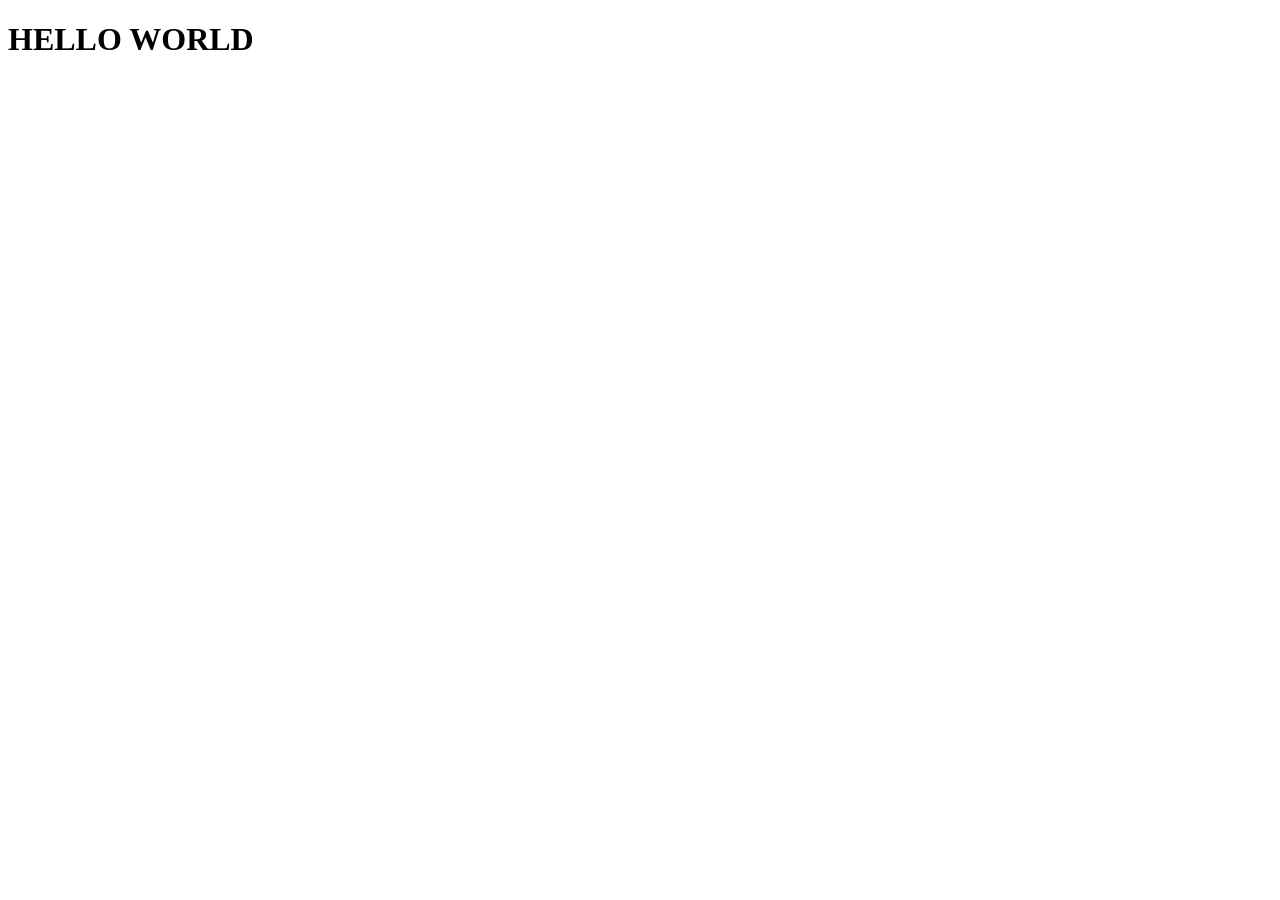
==== index.html @ d4bb7714 "Ajout de index.html" ====
<!DOCTYPE html>
<html lang="fr">
<head>
<meta charset="UTF-8">
<meta name="viewport" content="width=device-width, initial-scale=1.0">
<title>Mon Portfolio</title>
</head>
<body>
<h1>HELLO WORLD</h1>
</body>
</html>
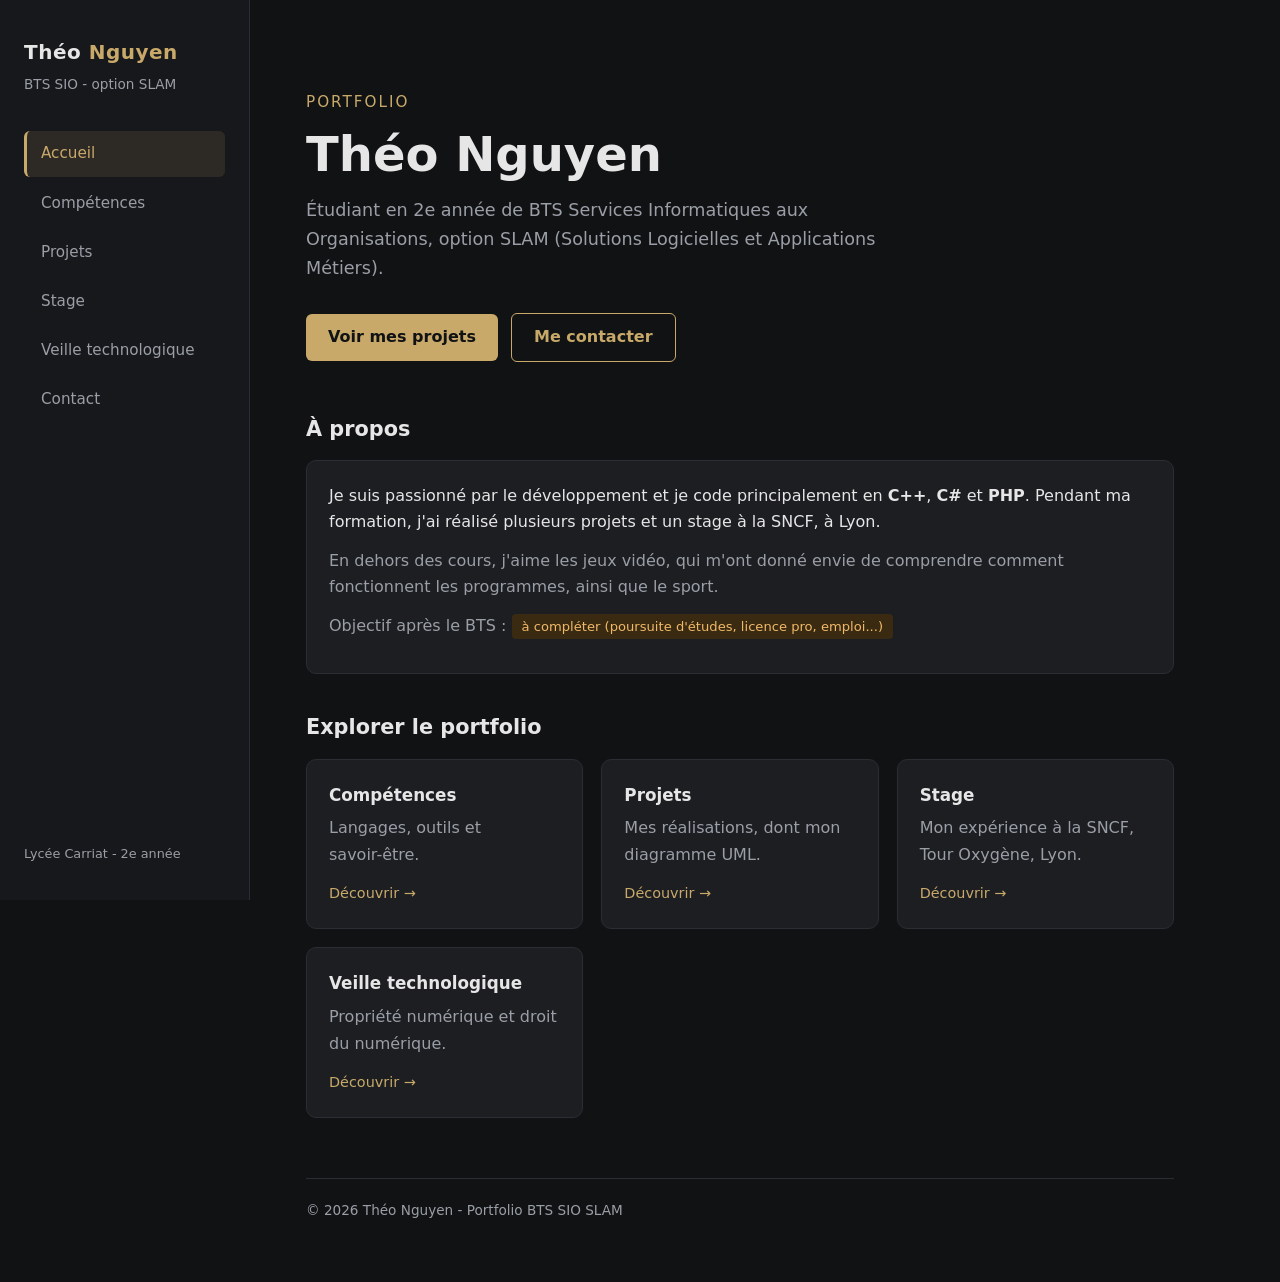
==== commit 0ea79eeb: "Nouveau portfolio en plusieurs pages" ====
--- a/index.html
+++ b/index.html
@@ -1,11 +1,81 @@
 <!DOCTYPE html>
 <html lang="fr">
 <head>
-<meta charset="UTF-8">
-<meta name="viewport" content="width=device-width, initial-scale=1.0">
-<title>Mon Portfolio</title>
+  <meta charset="UTF-8">
+  <meta name="viewport" content="width=device-width, initial-scale=1.0">
+  <title>Théo Nguyen - Portfolio BTS SIO SLAM</title>
+  <link rel="stylesheet" href="style.css">
 </head>
 <body>
-<h1>HELLO WORLD</h1>
+
+  <aside class="sidebar">
+    <div class="brand">Théo <span>Nguyen</span></div>
+    <div class="role">BTS SIO - option SLAM</div>
+    <nav>
+      <a href="index.html" class="active">Accueil</a>
+      <a href="competences.html">Compétences</a>
+      <a href="projets.html">Projets</a>
+      <a href="stage.html">Stage</a>
+      <a href="veille.html">Veille technologique</a>
+      <a href="contact.html">Contact</a>
+    </nav>
+    <div class="side-foot">Lycée Carriat - 2e année</div>
+  </aside>
+
+  <main>
+    <section class="hero">
+      <p class="hello">Portfolio</p>
+      <h1>Théo Nguyen</h1>
+      <p class="lead">
+        Étudiant en 2e année de BTS Services Informatiques aux Organisations,
+        option SLAM (Solutions Logicielles et Applications Métiers).
+      </p>
+      <a class="btn" href="projets.html">Voir mes projets</a>
+      <a class="btn ghost" href="contact.html">Me contacter</a>
+    </section>
+
+    <h2>À propos</h2>
+    <div class="card">
+      <p>
+        Je suis passionné par le développement et je code principalement en
+        <strong>C++</strong>, <strong>C#</strong> et <strong>PHP</strong>.
+        Pendant ma formation, j'ai réalisé plusieurs projets et un stage à la SNCF, à Lyon.
+      </p>
+      <p class="muted">
+        En dehors des cours, j'aime les jeux vidéo, qui m'ont donné envie de comprendre
+        comment fonctionnent les programmes, ainsi que le sport.
+      </p>
+      <p class="muted">
+        Objectif après le BTS : <span class="todo">à compléter (poursuite d'études, licence pro, emploi...)</span>
+      </p>
+    </div>
+
+    <h2>Explorer le portfolio</h2>
+    <div class="grid">
+      <a class="card" href="competences.html">
+        <h3>Compétences</h3>
+        <p class="muted">Langages, outils et savoir-être.</p>
+        <span class="more">Découvrir →</span>
+      </a>
+      <a class="card" href="projets.html">
+        <h3>Projets</h3>
+        <p class="muted">Mes réalisations, dont mon diagramme UML.</p>
+        <span class="more">Découvrir →</span>
+      </a>
+      <a class="card" href="stage.html">
+        <h3>Stage</h3>
+        <p class="muted">Mon expérience à la SNCF, Tour Oxygène, Lyon.</p>
+        <span class="more">Découvrir →</span>
+      </a>
+      <a class="card" href="veille.html">
+        <h3>Veille technologique</h3>
+        <p class="muted">Propriété numérique et droit du numérique.</p>
+        <span class="more">Découvrir →</span>
+      </a>
+    </div>
+
+    <footer>&copy; 2026 Théo Nguyen - Portfolio BTS SIO SLAM</footer>
+  </main>
+
 </body>
-</html>+</html>
--- a/style.css
+++ b/style.css
@@ -0,0 +1,174 @@
+:root {
+  --bg: #111214;
+  --panel: #17181b;
+  --card: #1c1e22;
+  --border: #2a2d33;
+  --text: #e6e6e6;
+  --muted: #9a9ea6;
+  --accent: #c8a96a;
+  --accent-soft: rgba(200, 169, 106, 0.12);
+}
+
+* { box-sizing: border-box; margin: 0; padding: 0; }
+html { scroll-behavior: smooth; }
+
+body {
+  font-family: "Segoe UI", system-ui, Arial, sans-serif;
+  background: var(--bg);
+  color: var(--text);
+  line-height: 1.65;
+  display: flex;
+  min-height: 100vh;
+}
+
+a { color: var(--accent); text-decoration: none; }
+a:hover { text-decoration: underline; }
+
+/* ---------- Menu latéral ---------- */
+.sidebar {
+  width: 250px;
+  flex-shrink: 0;
+  background: var(--panel);
+  border-right: 1px solid var(--border);
+  padding: 36px 24px;
+  position: sticky;
+  top: 0;
+  height: 100vh;
+  display: flex;
+  flex-direction: column;
+}
+.sidebar .brand { font-size: 1.25rem; font-weight: 600; letter-spacing: 0.5px; }
+.sidebar .brand span { color: var(--accent); }
+.sidebar .role { color: var(--muted); font-size: 0.85rem; margin: 4px 0 36px; }
+.sidebar nav a {
+  display: block;
+  padding: 10px 14px;
+  margin-bottom: 4px;
+  color: var(--muted);
+  border-radius: 6px;
+  border-left: 3px solid transparent;
+  font-size: 0.95rem;
+}
+.sidebar nav a:hover { color: var(--text); background: var(--card); text-decoration: none; }
+.sidebar nav a.active {
+  color: var(--accent);
+  background: var(--accent-soft);
+  border-left-color: var(--accent);
+}
+.sidebar .side-foot { margin-top: auto; font-size: 0.8rem; color: var(--muted); }
+
+/* ---------- Contenu ---------- */
+main { flex: 1; padding: 60px 56px; max-width: 980px; }
+
+.page-title { font-size: 2.1rem; font-weight: 600; margin-bottom: 6px; }
+.page-sub { color: var(--muted); margin-bottom: 36px; }
+.line { width: 50px; height: 3px; background: var(--accent); margin: 14px 0 30px; border-radius: 2px; }
+
+h2 { font-size: 1.3rem; margin: 36px 0 14px; font-weight: 600; }
+h3 { font-size: 1.05rem; margin-bottom: 6px; }
+p { margin-bottom: 12px; }
+.muted { color: var(--muted); }
+
+/* Accueil */
+.hero { padding: 30px 0 10px; }
+.hero .hello { color: var(--accent); font-size: 0.95rem; letter-spacing: 2px; text-transform: uppercase; }
+.hero h1 { font-size: 3rem; line-height: 1.15; margin: 8px 0 14px; font-weight: 700; }
+.hero .lead { color: var(--muted); font-size: 1.1rem; max-width: 600px; margin-bottom: 26px; }
+
+.btn {
+  display: inline-block;
+  padding: 10px 22px;
+  border-radius: 6px;
+  background: var(--accent);
+  color: #111214;
+  font-weight: 600;
+  margin: 4px 8px 4px 0;
+}
+.btn:hover { text-decoration: none; filter: brightness(1.1); }
+.btn.ghost { background: transparent; color: var(--accent); border: 1px solid var(--accent); }
+
+/* Cartes */
+.grid { display: grid; grid-template-columns: repeat(auto-fit, minmax(250px, 1fr)); gap: 18px; }
+.card {
+  background: var(--card);
+  border: 1px solid var(--border);
+  border-radius: 10px;
+  padding: 22px;
+}
+a.card { color: var(--text); display: block; transition: border-color 0.2s, transform 0.2s; }
+a.card:hover { border-color: var(--accent); transform: translateY(-3px); text-decoration: none; }
+.card .more { color: var(--accent); font-size: 0.9rem; }
+.card ul { margin-left: 18px; color: var(--muted); }
+.card li { margin-bottom: 4px; }
+
+.tag {
+  display: inline-block;
+  font-size: 0.78rem;
+  padding: 2px 10px;
+  margin: 2px 6px 2px 0;
+  border-radius: 4px;
+  background: var(--accent-soft);
+  color: var(--accent);
+  border: 1px solid rgba(200, 169, 106, 0.3);
+}
+
+/* Projets */
+.project { margin-bottom: 22px; }
+.project img {
+  width: 100%;
+  margin-top: 14px;
+  border-radius: 8px;
+  border: 1px solid var(--border);
+  background: #0c0d0f;
+}
+
+/* Stage : timeline verticale */
+.steps { border-left: 2px solid var(--border); padding-left: 22px; margin-top: 10px; }
+.steps .step { position: relative; margin-bottom: 22px; }
+.steps .step::before {
+  content: "";
+  position: absolute;
+  left: -29px;
+  top: 8px;
+  width: 12px;
+  height: 12px;
+  background: var(--accent);
+  border-radius: 50%;
+}
+
+/* Tableau veille */
+table { width: 100%; border-collapse: collapse; margin-top: 8px; }
+th, td { text-align: left; padding: 12px 14px; border-bottom: 1px solid var(--border); font-size: 0.93rem; }
+th { color: var(--accent); font-weight: 600; }
+td { color: var(--muted); }
+
+/* Aide à remplacer */
+.todo {
+  display: inline-block;
+  background: #3a2a12;
+  color: #f0b968;
+  padding: 2px 10px;
+  border-radius: 4px;
+  font-size: 0.82rem;
+}
+
+footer { margin-top: 60px; padding-top: 20px; border-top: 1px solid var(--border); color: var(--muted); font-size: 0.85rem; }
+
+/* ---------- Mobile ---------- */
+@media (max-width: 800px) {
+  body { flex-direction: column; }
+  .sidebar {
+    width: 100%;
+    height: auto;
+    position: static;
+    padding: 18px 20px;
+    border-right: none;
+    border-bottom: 1px solid var(--border);
+  }
+  .sidebar .role { margin-bottom: 14px; }
+  .sidebar nav { display: flex; flex-wrap: wrap; gap: 4px; }
+  .sidebar nav a { margin: 0; padding: 6px 12px; border-left: none; }
+  .sidebar .side-foot { display: none; }
+  main { padding: 30px 20px; }
+  .hero h1 { font-size: 2.2rem; }
+}
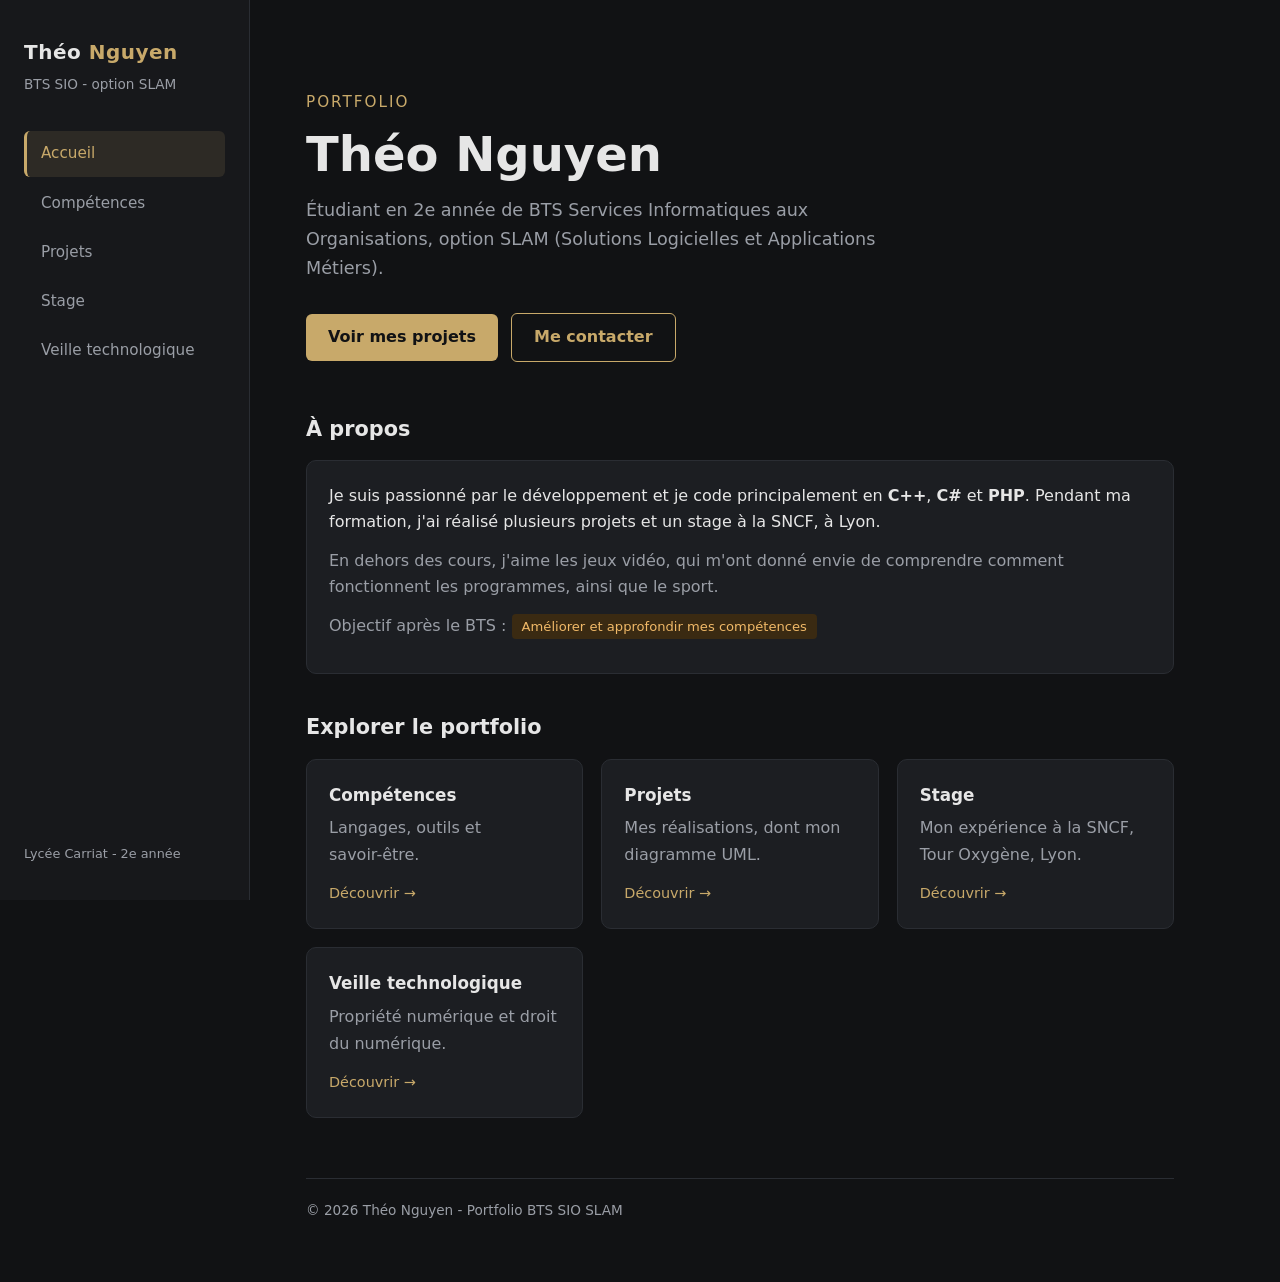
==== commit 492b906b: "Mise a jour de mon portfolio" ====
--- a/index.html
+++ b/index.html
@@ -17,7 +17,7 @@
       <a href="projets.html">Projets</a>
       <a href="stage.html">Stage</a>
       <a href="veille.html">Veille technologique</a>
-      <a href="contact.html">Contact</a>
+      
     </nav>
     <div class="side-foot">Lycée Carriat - 2e année</div>
   </aside>
@@ -46,7 +46,7 @@
         comment fonctionnent les programmes, ainsi que le sport.
       </p>
       <p class="muted">
-        Objectif après le BTS : <span class="todo">à compléter (poursuite d'études, licence pro, emploi...)</span>
+        Objectif après le BTS : <span class="todo">Améliorer et approfondir mes compétences</span>
       </p>
     </div>
 
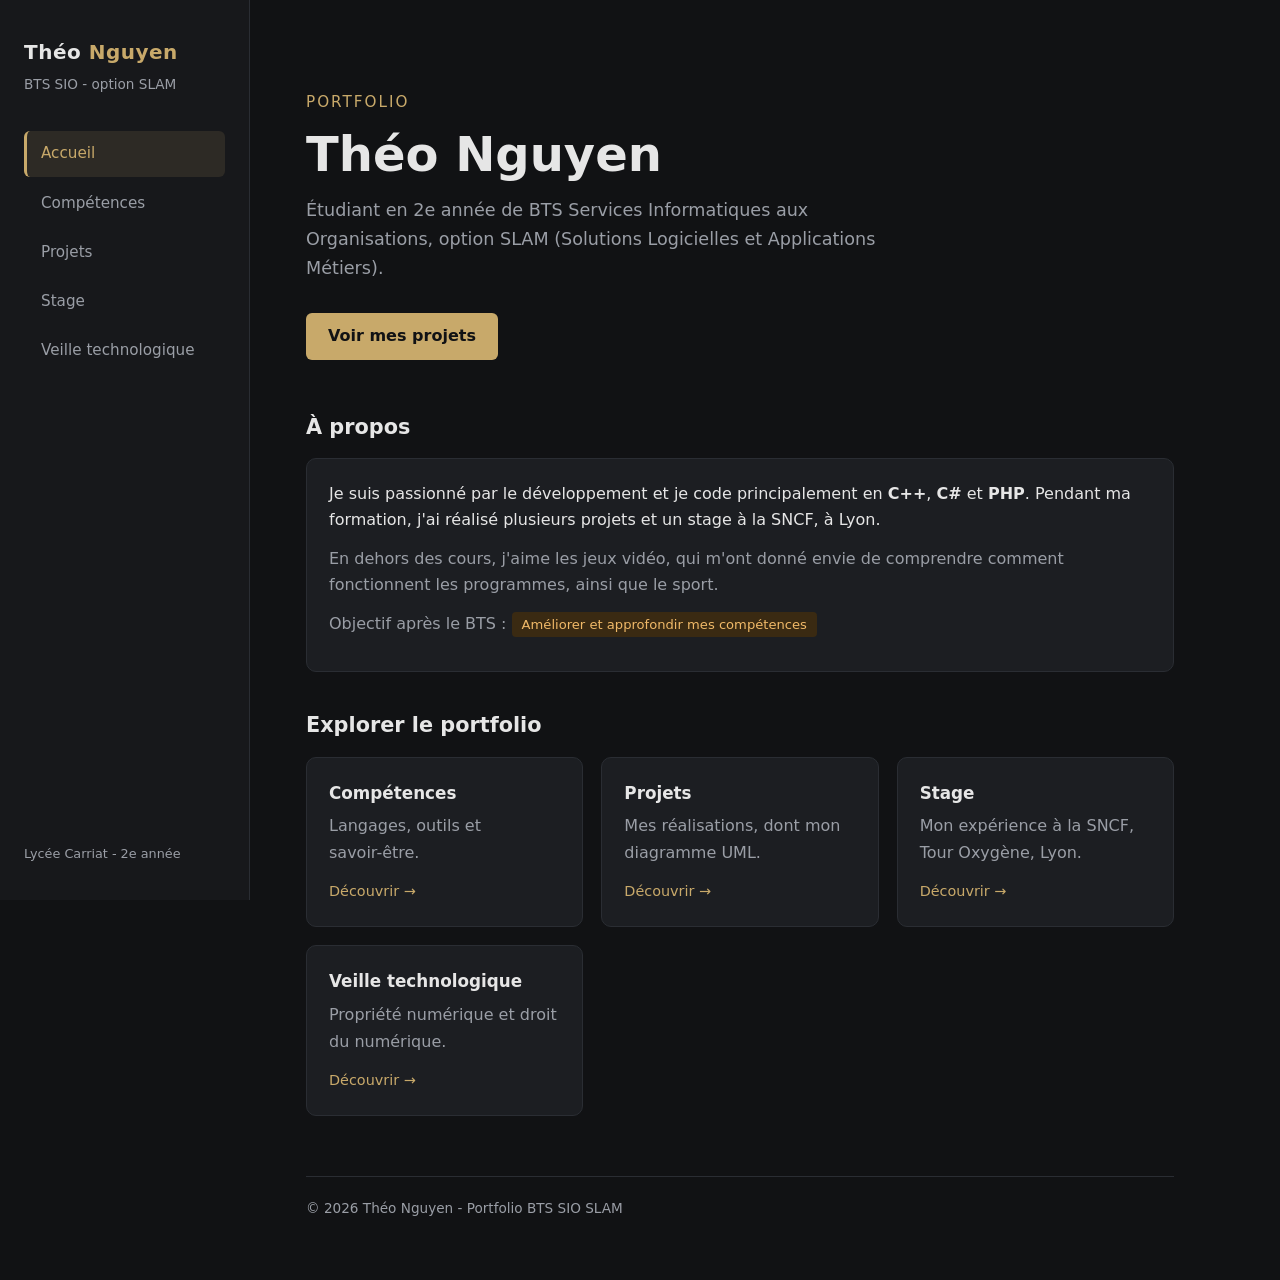
==== commit 6dbe5eb9: "Mise a jour de mon portfolio" ====
--- a/index.html
+++ b/index.html
@@ -31,7 +31,7 @@
         option SLAM (Solutions Logicielles et Applications Métiers).
       </p>
       <a class="btn" href="projets.html">Voir mes projets</a>
-      <a class="btn ghost" href="contact.html">Me contacter</a>
+   
     </section>
 
     <h2>À propos</h2>
